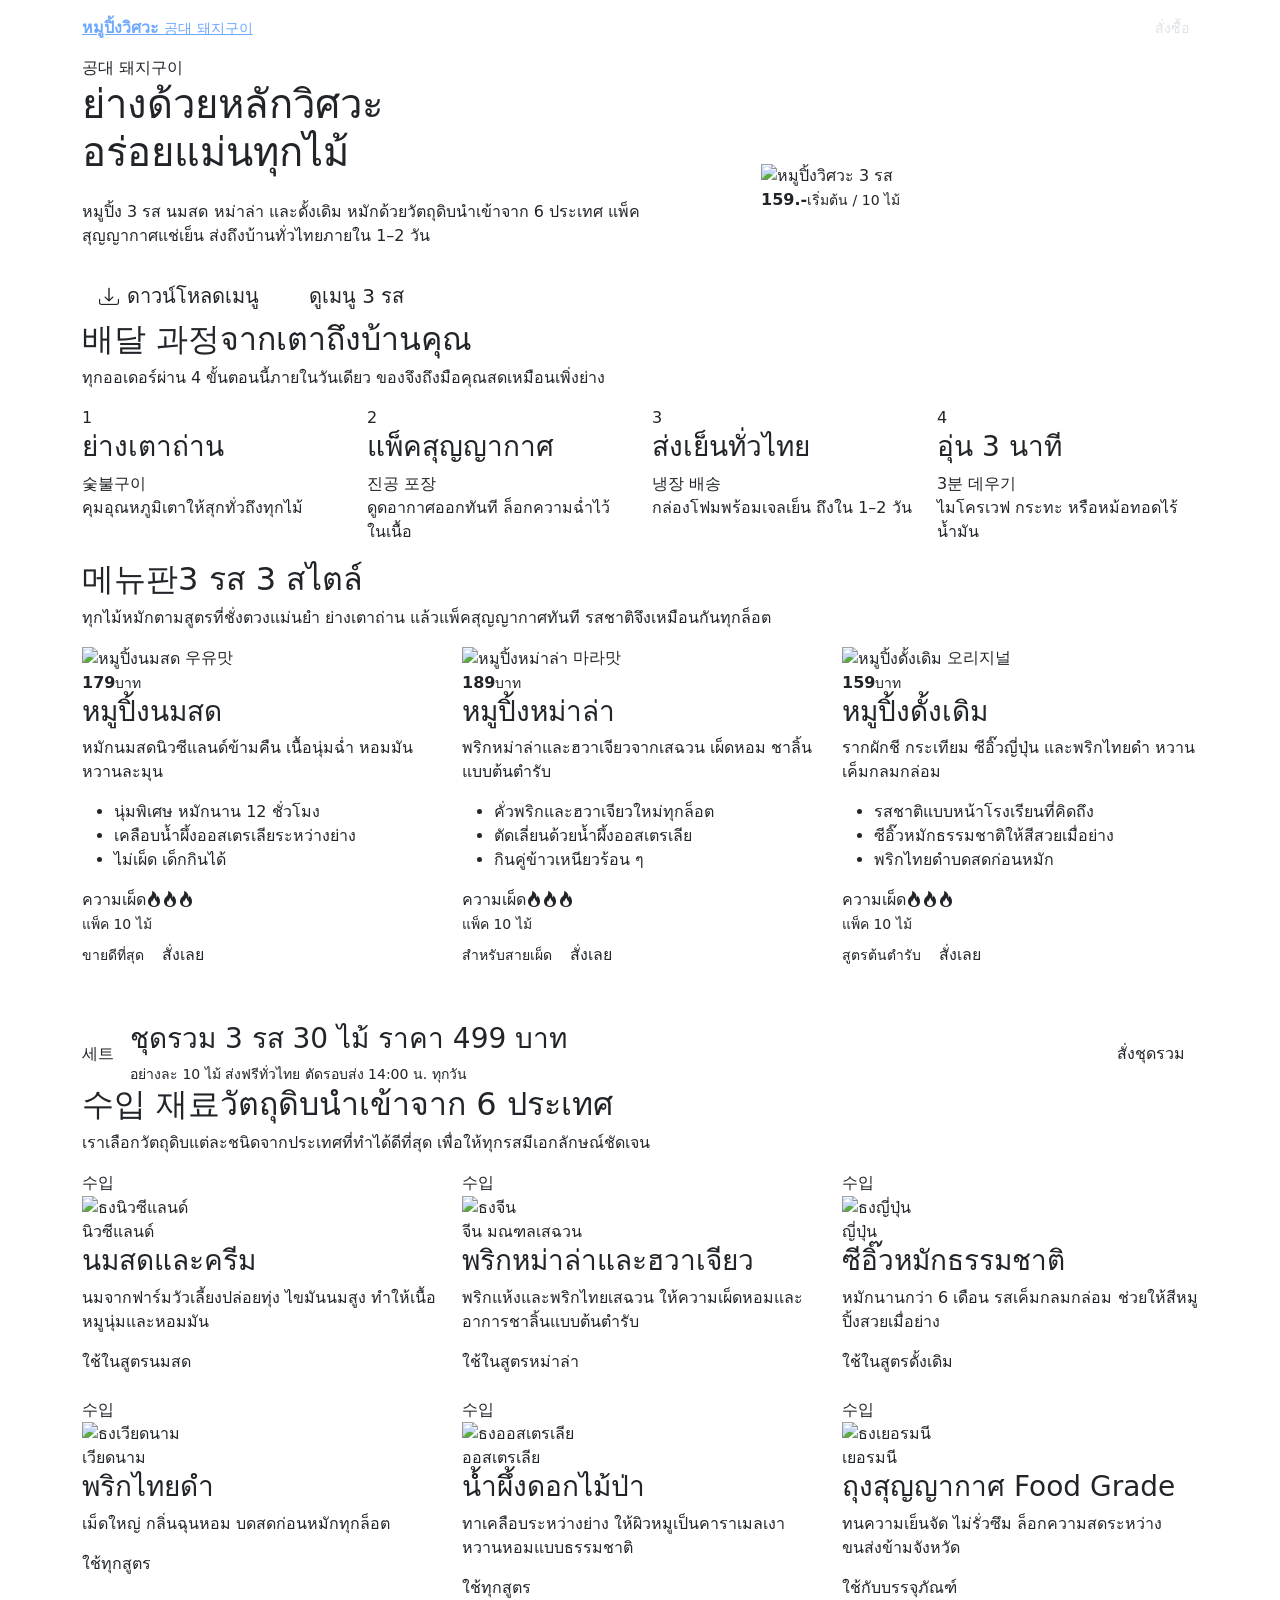
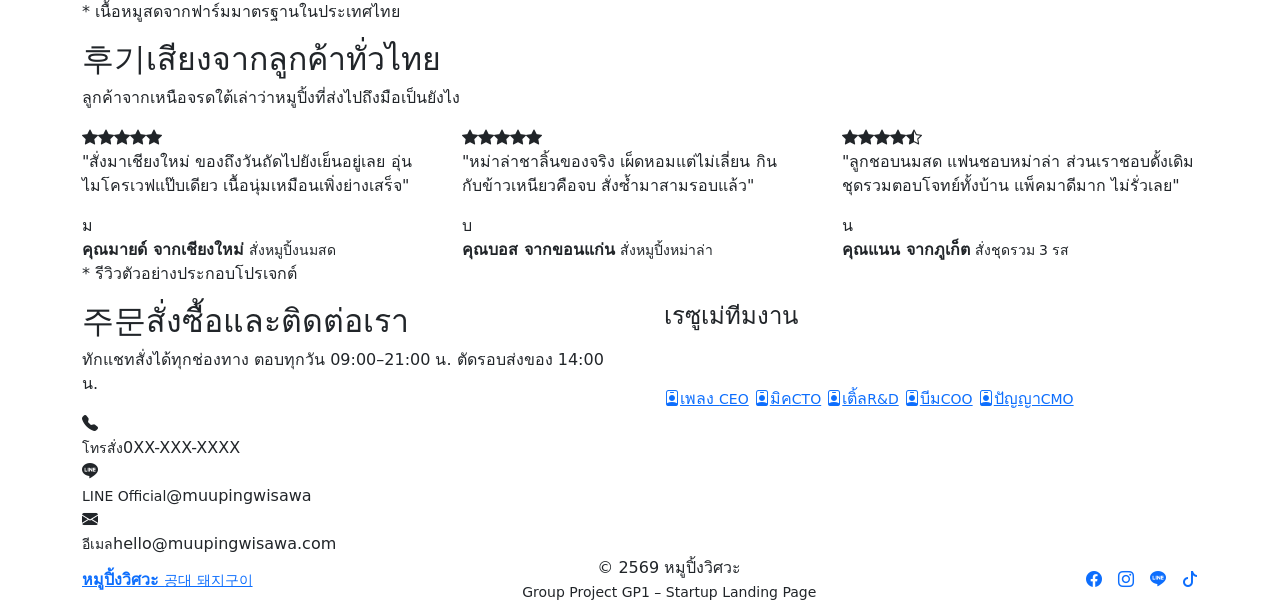
==== index.html @ 08e46b7c "Add files via upload" ====
<!doctype html>
<html lang="th">
<head>
  <meta charset="utf-8">
  <meta name="viewport" content="width=device-width, initial-scale=1">
  <title>หมูปิ้งวิศวะ | หมูปิ้งแพ็คสุญญากาศส่งทั่วไทย</title>
  <meta name="description" content="หมูปิ้ง 3 รส นมสด หม่าล่า และดั้งเดิม แพ็คสุญญากาศ ส่งเย็นทั่วไทย">
  <link rel="preconnect" href="https://fonts.googleapis.com">
  <link rel="preconnect" href="https://fonts.gstatic.com" crossorigin>
  <link href="https://fonts.googleapis.com/css2?family=Black+Han+Sans&family=IBM+Plex+Sans+Thai:wght@400;500;600&family=Kanit:wght@400;600;700;800&display=swap" rel="stylesheet">
  <link href="https://cdn.jsdelivr.net/npm/bootstrap@5.3.3/dist/css/bootstrap.min.css" rel="stylesheet">
  <link href="https://cdn.jsdelivr.net/npm/bootstrap-icons@1.11.3/font/bootstrap-icons.min.css" rel="stylesheet">
  <link href="css/style.css" rel="stylesheet">
</head>
<body data-bs-spy="scroll" data-bs-target="#mainNav" data-bs-root-margin="0px 0px -40%">

  <nav id="mainNav" class="navbar navbar-expand-lg sticky-top site-nav" data-bs-theme="dark">
    <div class="container">
      <a class="brand-plate" href="index.html">
        <strong>หมูปิ้งวิศวะ</strong>
        <small>공대 돼지구이</small>
      </a>
      <button class="navbar-toggler" type="button" data-bs-toggle="collapse" data-bs-target="#navMenu" aria-controls="navMenu" aria-expanded="false" aria-label="เปิดเมนู">
        <span class="navbar-toggler-icon"></span>
      </button>
      <div class="collapse navbar-collapse" id="navMenu">
        <ul class="navbar-nav ms-auto align-items-lg-center gap-lg-3">
          <li class="nav-item"><a class="nav-link" href="#home">หน้าแรก</a></li>
          <li class="nav-item"><a class="nav-link" href="#menu">เมนู</a></li>
          <li class="nav-item"><a class="nav-link" href="#sources">วัตถุดิบนำเข้า</a></li>
          <li class="nav-item"><a class="nav-link" href="#reviews">รีวิว</a></li>
          <li class="nav-item"><a class="nav-link" href="#contact">ติดต่อเรา</a></li>
          <li class="nav-item"><a class="nav-link" href="about.html">เกี่ยวกับเรา</a></li>
          <li class="nav-item my-3 my-lg-0"><a class="btn btn-chunky btn-red shadow-white btn-sm" href="#contact">สั่งซื้อ</a></li>
        </ul>
      </div>
    </div>
  </nav>

  <header id="home" class="storefront">
    <div class="awning" aria-hidden="true"></div>
    <div class="container">
      <div class="row align-items-center g-4 g-lg-5">
        <div class="col-lg-7">
          <div class="neon-sign mb-4">
            <span class="ko" lang="ko">공대 돼지구이</span>
            <h1>ย่างด้วยหลักวิศวะ<br>อร่อยแม่นทุกไม้</h1>
          </div>
          <p class="hero-lead mb-4">หมูปิ้ง 3 รส นมสด หม่าล่า และดั้งเดิม หมักด้วยวัตถุดิบนำเข้าจาก 6 ประเทศ แพ็คสุญญากาศแช่เย็น ส่งถึงบ้านทั่วไทยภายใน 1–2 วัน</p>
          <div class="d-flex flex-wrap gap-3">
            <a href="img/menu.svg" download="menu-muuping-wisawa.svg" class="btn btn-chunky btn-red shadow-white btn-lg"><i class="bi bi-download me-2"></i>ดาวน์โหลดเมนู</a>
            <a href="#menu" class="btn btn-chunky btn-paper shadow-red btn-lg">ดูเมนู 3 รส</a>
          </div>
        </div>
        <div class="col-lg-5">
          <div class="photo-frame">
            <img src="img/hero.svg" alt="หมูปิ้งวิศวะ 3 รส">
            <div class="burst-wrap">
              <div class="burst"><b>159.-</b><small>เริ่มต้น / 10 ไม้</small></div>
            </div>
          </div>
        </div>
      </div>
    </div>
  </header>

  <section id="how" class="sec sec-red">
    <div class="container">
      <h2 class="sign-title"><span class="ko" lang="ko">배달 과정</span>จากเตาถึงบ้านคุณ</h2>
      <p class="sec-lead">ทุกออเดอร์ผ่าน 4 ขั้นตอนนี้ภายในวันเดียว ของจึงถึงมือคุณสดเหมือนเพิ่งย่าง</p>
      <div class="row row-cols-1 row-cols-sm-2 row-cols-lg-4 g-4">
        <div class="col">
          <div class="step-tile">
            <div class="step-no">1</div>
            <h3>ย่างเตาถ่าน</h3>
            <span class="ko" lang="ko">숯불구이</span>
            <p>คุมอุณหภูมิเตาให้สุกทั่วถึงทุกไม้</p>
          </div>
        </div>
        <div class="col">
          <div class="step-tile">
            <div class="step-no">2</div>
            <h3>แพ็คสุญญากาศ</h3>
            <span class="ko" lang="ko">진공 포장</span>
            <p>ดูดอากาศออกทันที ล็อกความฉ่ำไว้ในเนื้อ</p>
          </div>
        </div>
        <div class="col">
          <div class="step-tile">
            <div class="step-no">3</div>
            <h3>ส่งเย็นทั่วไทย</h3>
            <span class="ko" lang="ko">냉장 배송</span>
            <p>กล่องโฟมพร้อมเจลเย็น ถึงใน 1–2 วัน</p>
          </div>
        </div>
        <div class="col">
          <div class="step-tile">
            <div class="step-no">4</div>
            <h3>อุ่น 3 นาที</h3>
            <span class="ko" lang="ko">3분 데우기</span>
            <p>ไมโครเวฟ กระทะ หรือหม้อทอดไร้น้ำมัน</p>
          </div>
        </div>
      </div>
    </div>
  </section>

  <section id="menu" class="sec sec-board">
    <div class="container">
      <h2 class="sign-title"><span class="ko" lang="ko">메뉴판</span>3 รส 3 สไตล์</h2>
      <p class="sec-lead">ทุกไม้หมักตามสูตรที่ชั่งตวงแม่นยำ ย่างเตาถ่าน แล้วแพ็คสุญญากาศทันที รสชาติจึงเหมือนกันทุกล็อต</p>
      <div class="row gx-4 gy-5">
        <div class="col-12 col-md-4">
          <article class="menu-card">
            <div class="shot">
              <img src="img/milk.svg" alt="หมูปิ้งนมสด">
              <span class="flavor-tag ko" lang="ko">우유맛</span>
              <div class="burst-wrap">
                <div class="burst"><b>179</b><small>บาท</small></div>
              </div>
            </div>
            <div class="body">
              <h3>หมูปิ้งนมสด</h3>
              <p class="desc">หมักนมสดนิวซีแลนด์ข้ามคืน เนื้อนุ่มฉ่ำ หอมมัน หวานละมุน</p>
              <ul class="ticks">
                <li>นุ่มพิเศษ หมักนาน 12 ชั่วโมง</li>
                <li>เคลือบน้ำผึ้งออสเตรเลียระหว่างย่าง</li>
                <li>ไม่เผ็ด เด็กกินได้</li>
              </ul>
              <div class="spice"><span>ความเผ็ด</span><i class="bi bi-fire off"></i><i class="bi bi-fire off"></i><i class="bi bi-fire off"></i></div>
            </div>
            <div class="foot">
              <small>แพ็ค 10 ไม้<br>ขายดีที่สุด</small>
              <a href="#contact" class="btn btn-chunky btn-red">สั่งเลย</a>
            </div>
          </article>
        </div>
        <div class="col-12 col-md-4">
          <article class="menu-card">
            <div class="shot">
              <img src="img/mala.svg" alt="หมูปิ้งหม่าล่า">
              <span class="flavor-tag ko" lang="ko">마라맛</span>
              <div class="burst-wrap">
                <div class="burst"><b>189</b><small>บาท</small></div>
              </div>
            </div>
            <div class="body">
              <h3>หมูปิ้งหม่าล่า</h3>
              <p class="desc">พริกหม่าล่าและฮวาเจียวจากเสฉวน เผ็ดหอม ชาลิ้นแบบต้นตำรับ</p>
              <ul class="ticks">
                <li>คั่วพริกและฮวาเจียวใหม่ทุกล็อต</li>
                <li>ตัดเลี่ยนด้วยน้ำผึ้งออสเตรเลีย</li>
                <li>กินคู่ข้าวเหนียวร้อน ๆ</li>
              </ul>
              <div class="spice"><span>ความเผ็ด</span><i class="bi bi-fire"></i><i class="bi bi-fire"></i><i class="bi bi-fire"></i></div>
            </div>
            <div class="foot">
              <small>แพ็ค 10 ไม้<br>สำหรับสายเผ็ด</small>
              <a href="#contact" class="btn btn-chunky btn-red">สั่งเลย</a>
            </div>
          </article>
        </div>
        <div class="col-12 col-md-4">
          <article class="menu-card">
            <div class="shot">
              <img src="img/original.svg" alt="หมูปิ้งดั้งเดิม">
              <span class="flavor-tag ko" lang="ko">오리지널</span>
              <div class="burst-wrap">
                <div class="burst"><b>159</b><small>บาท</small></div>
              </div>
            </div>
            <div class="body">
              <h3>หมูปิ้งดั้งเดิม</h3>
              <p class="desc">รากผักชี กระเทียม ซีอิ๊วญี่ปุ่น และพริกไทยดำ หวานเค็มกลมกล่อม</p>
              <ul class="ticks">
                <li>รสชาติแบบหน้าโรงเรียนที่คิดถึง</li>
                <li>ซีอิ๊วหมักธรรมชาติให้สีสวยเมื่อย่าง</li>
                <li>พริกไทยดำบดสดก่อนหมัก</li>
              </ul>
              <div class="spice"><span>ความเผ็ด</span><i class="bi bi-fire"></i><i class="bi bi-fire off"></i><i class="bi bi-fire off"></i></div>
            </div>
            <div class="foot">
              <small>แพ็ค 10 ไม้<br>สูตรต้นตำรับ</small>
              <a href="#contact" class="btn btn-chunky btn-red">สั่งเลย</a>
            </div>
          </article>
        </div>
      </div>
      <div class="coupon mt-5 d-flex flex-column flex-md-row align-items-md-center justify-content-between gap-3">
        <div class="d-flex align-items-center gap-3">
          <span class="ko" lang="ko">세트</span>
          <div>
            <h3>ชุดรวม 3 รส 30 ไม้ ราคา 499 บาท</h3>
            <p class="mb-0 small">อย่างละ 10 ไม้ ส่งฟรีทั่วไทย ตัดรอบส่ง 14:00 น. ทุกวัน</p>
          </div>
        </div>
        <a href="#contact" class="btn btn-chunky btn-paper shadow-red">สั่งชุดรวม</a>
      </div>
    </div>
  </section>

  <section id="sources" class="sec sec-dark">
    <div class="container">
      <h2 class="sign-title"><span class="ko" lang="ko">수입 재료</span>วัตถุดิบนำเข้าจาก 6 ประเทศ</h2>
      <p class="sec-lead">เราเลือกวัตถุดิบแต่ละชนิดจากประเทศที่ทำได้ดีที่สุด เพื่อให้ทุกรสมีเอกลักษณ์ชัดเจน</p>
      <div class="row g-4">
        <div class="col-sm-6 col-lg-4">
          <div class="label-card">
            <span class="stamp ko" lang="ko">수입</span>
            <div class="label-head">
              <img src="https://flagcdn.com/w160/nz.png" class="flag" alt="ธงนิวซีแลนด์">
              <div>
                <span class="origin">นิวซีแลนด์</span>
                <h3>นมสดและครีม</h3>
              </div>
            </div>
            <p>นมจากฟาร์มวัวเลี้ยงปล่อยทุ่ง ไขมันนมสูง ทำให้เนื้อหมูนุ่มและหอมมัน</p>
            <span class="used-in">ใช้ในสูตรนมสด</span>
          </div>
        </div>
        <div class="col-sm-6 col-lg-4">
          <div class="label-card">
            <span class="stamp ko" lang="ko">수입</span>
            <div class="label-head">
              <img src="https://flagcdn.com/w160/cn.png" class="flag" alt="ธงจีน">
              <div>
                <span class="origin">จีน มณฑลเสฉวน</span>
                <h3>พริกหม่าล่าและฮวาเจียว</h3>
              </div>
            </div>
            <p>พริกแห้งและพริกไทยเสฉวน ให้ความเผ็ดหอมและอาการชาลิ้นแบบต้นตำรับ</p>
            <span class="used-in">ใช้ในสูตรหม่าล่า</span>
          </div>
        </div>
        <div class="col-sm-6 col-lg-4">
          <div class="label-card">
            <span class="stamp ko" lang="ko">수입</span>
            <div class="label-head">
              <img src="https://flagcdn.com/w160/jp.png" class="flag" alt="ธงญี่ปุ่น">
              <div>
                <span class="origin">ญี่ปุ่น</span>
                <h3>ซีอิ๊วหมักธรรมชาติ</h3>
              </div>
            </div>
            <p>หมักนานกว่า 6 เดือน รสเค็มกลมกล่อม ช่วยให้สีหมูปิ้งสวยเมื่อย่าง</p>
            <span class="used-in">ใช้ในสูตรดั้งเดิม</span>
          </div>
        </div>
        <div class="col-sm-6 col-lg-4">
          <div class="label-card">
            <span class="stamp ko" lang="ko">수입</span>
            <div class="label-head">
              <img src="https://flagcdn.com/w160/vn.png" class="flag" alt="ธงเวียดนาม">
              <div>
                <span class="origin">เวียดนาม</span>
                <h3>พริกไทยดำ</h3>
              </div>
            </div>
            <p>เม็ดใหญ่ กลิ่นฉุนหอม บดสดก่อนหมักทุกล็อต</p>
            <span class="used-in">ใช้ทุกสูตร</span>
          </div>
        </div>
        <div class="col-sm-6 col-lg-4">
          <div class="label-card">
            <span class="stamp ko" lang="ko">수입</span>
            <div class="label-head">
              <img src="https://flagcdn.com/w160/au.png" class="flag" alt="ธงออสเตรเลีย">
              <div>
                <span class="origin">ออสเตรเลีย</span>
                <h3>น้ำผึ้งดอกไม้ป่า</h3>
              </div>
            </div>
            <p>ทาเคลือบระหว่างย่าง ให้ผิวหมูเป็นคาราเมลเงา หวานหอมแบบธรรมชาติ</p>
            <span class="used-in">ใช้ทุกสูตร</span>
          </div>
        </div>
        <div class="col-sm-6 col-lg-4">
          <div class="label-card">
            <span class="stamp ko" lang="ko">수입</span>
            <div class="label-head">
              <img src="https://flagcdn.com/w160/de.png" class="flag" alt="ธงเยอรมนี">
              <div>
                <span class="origin">เยอรมนี</span>
                <h3>ถุงสุญญากาศ Food Grade</h3>
              </div>
            </div>
            <p>ทนความเย็นจัด ไม่รั่วซึม ล็อกความสดระหว่างขนส่งข้ามจังหวัด</p>
            <span class="used-in">ใช้กับบรรจุภัณฑ์</span>
          </div>
        </div>
      </div>
      <p class="foot-note">* เนื้อหมูสดจากฟาร์มมาตรฐานในประเทศไทย</p>
    </div>
  </section>

  <section id="reviews" class="sec sec-red">
    <div class="container">
      <h2 class="sign-title"><span class="ko" lang="ko">후기</span>เสียงจากลูกค้าทั่วไทย</h2>
      <p class="sec-lead">ลูกค้าจากเหนือจรดใต้เล่าว่าหมูปิ้งที่ส่งไปถึงมือเป็นยังไง</p>
      <div class="row g-4">
        <div class="col-md-4">
          <div class="review">
            <div class="bubble">
              <div class="stars"><i class="bi bi-star-fill"></i><i class="bi bi-star-fill"></i><i class="bi bi-star-fill"></i><i class="bi bi-star-fill"></i><i class="bi bi-star-fill"></i></div>
              <p>"สั่งมาเชียงใหม่ ของถึงวันถัดไปยังเย็นอยู่เลย อุ่นไมโครเวฟแป๊บเดียว เนื้อนุ่มเหมือนเพิ่งย่างเสร็จ"</p>
            </div>
            <div class="who">
              <div class="avatar">ม</div>
              <div>
                <strong>คุณมายด์ จากเชียงใหม่</strong>
                <small>สั่งหมูปิ้งนมสด</small>
              </div>
            </div>
          </div>
        </div>
        <div class="col-md-4">
          <div class="review">
            <div class="bubble">
              <div class="stars"><i class="bi bi-star-fill"></i><i class="bi bi-star-fill"></i><i class="bi bi-star-fill"></i><i class="bi bi-star-fill"></i><i class="bi bi-star-fill"></i></div>
              <p>"หม่าล่าชาลิ้นของจริง เผ็ดหอมแต่ไม่เลี่ยน กินกับข้าวเหนียวคือจบ สั่งซ้ำมาสามรอบแล้ว"</p>
            </div>
            <div class="who">
              <div class="avatar">บ</div>
              <div>
                <strong>คุณบอส จากขอนแก่น</strong>
                <small>สั่งหมูปิ้งหม่าล่า</small>
              </div>
            </div>
          </div>
        </div>
        <div class="col-md-4">
          <div class="review">
            <div class="bubble">
              <div class="stars"><i class="bi bi-star-fill"></i><i class="bi bi-star-fill"></i><i class="bi bi-star-fill"></i><i class="bi bi-star-fill"></i><i class="bi bi-star-half"></i></div>
              <p>"ลูกชอบนมสด แฟนชอบหม่าล่า ส่วนเราชอบดั้งเดิม ชุดรวมตอบโจทย์ทั้งบ้าน แพ็คมาดีมาก ไม่รั่วเลย"</p>
            </div>
            <div class="who">
              <div class="avatar">น</div>
              <div>
                <strong>คุณแนน จากภูเก็ต</strong>
                <small>สั่งชุดรวม 3 รส</small>
              </div>
            </div>
          </div>
        </div>
      </div>
      
      <p class="foot-note">* รีวิวตัวอย่างประกอบโปรเจกต์</p>
    </div>
  </section>

  <section id="contact" class="sec sec-dark">
    <div class="container">
      <div class="row g-4 g-lg-5 align-items-start">
        <div class="col-lg-6">
          <h2 class="sign-title"><span class="ko" lang="ko">주문</span>สั่งซื้อและติดต่อเรา</h2>
          <p class="sec-lead mb-3">ทักแชทสั่งได้ทุกช่องทาง ตอบทุกวัน 09:00–21:00 น. ตัดรอบส่งของ 14:00 น.</p>
          <div class="contact-row"><i class="bi bi-telephone-fill"></i><div><small>โทรสั่ง</small>0XX-XXX-XXXX</div></div>
          <div class="contact-row"><i class="bi bi-line"></i><div><small>LINE Official</small>@muupingwisawa</div></div>
          <div class="contact-row"><i class="bi bi-envelope-fill"></i><div><small>อีเมล</small>hello@muupingwisawa.com</div></div>
        </div>
        <div class="col-lg-6">
          <h3 class="h4 mb-2">เรซูเม่ทีมงาน</h3>
          <p class="text-white-50 mb-4">กดที่ชื่อเพื่อเปิดเรซูเม่ของสมาชิกแต่ละคน</p>
          <div class="social-grid">
            <a href="https://sadisthongnet.github.io/Resume/" class="social-btn" target="_blank" rel="noopener"><i class="bi bi-person-badge"></i>เพลง <small>CEO</small></a>
            <a href="https://thanapatplubsakul.github.io/Resume/" class="social-btn" target="_blank" rel="noopener"><i class="bi bi-person-badge"></i>มิค<small>CTO</small></a>
            <a href="https://bthongchai.github.io/Resume/" class="social-btn" target="_blank" rel="noopener"><i class="bi bi-person-badge"></i>เติ้ล<small>R&amp;D</small></a>
            <a href="https://beamphatthaphon.github.io/resume/" class="social-btn" target="_blank" rel="noopener"><i class="bi bi-person-badge"></i>บีม<small>COO</small></a>
            <a href="https://bank220549-alt.github.io/resume/" class="social-btn" target="_blank" rel="noopener"><i class="bi bi-person-badge"></i>ปัญญา<small>CMO</small></a>
          </div>
        </div>
      </div>
    </div>
  </section>

  <footer class="site-foot">
    <div class="container d-flex flex-column flex-md-row justify-content-between align-items-center gap-3 text-center">
      <a class="brand-plate" href="index.html">
        <strong>หมูปิ้งวิศวะ</strong>
        <small>공대 돼지구이</small>
      </a>
      <div>
        <div>© 2569 หมูปิ้งวิศวะ</div>
        <small>Group Project GP1 – Startup Landing Page</small>
      </div>
      <div class="foot-social d-flex gap-3">
        <a href="#" aria-label="Facebook"><i class="bi bi-facebook"></i></a>
        <a href="#" aria-label="Instagram"><i class="bi bi-instagram"></i></a>
        <a href="#" aria-label="LINE"><i class="bi bi-line"></i></a>
        <a href="#" aria-label="TikTok"><i class="bi bi-tiktok"></i></a>
      </div>
    </div>
  </footer>

  <script src="https://cdn.jsdelivr.net/npm/bootstrap@5.3.3/dist/js/bootstrap.bundle.min.js"></script>
  <script>
    document.querySelectorAll('#navMenu .nav-link, #navMenu .btn').forEach(function (link) {
      link.addEventListener('click', function () {
        var menu = bootstrap.Collapse.getInstance(document.getElementById('navMenu'));
        if (menu) menu.hide();
      });
    });
  </script>
</body>
</html>
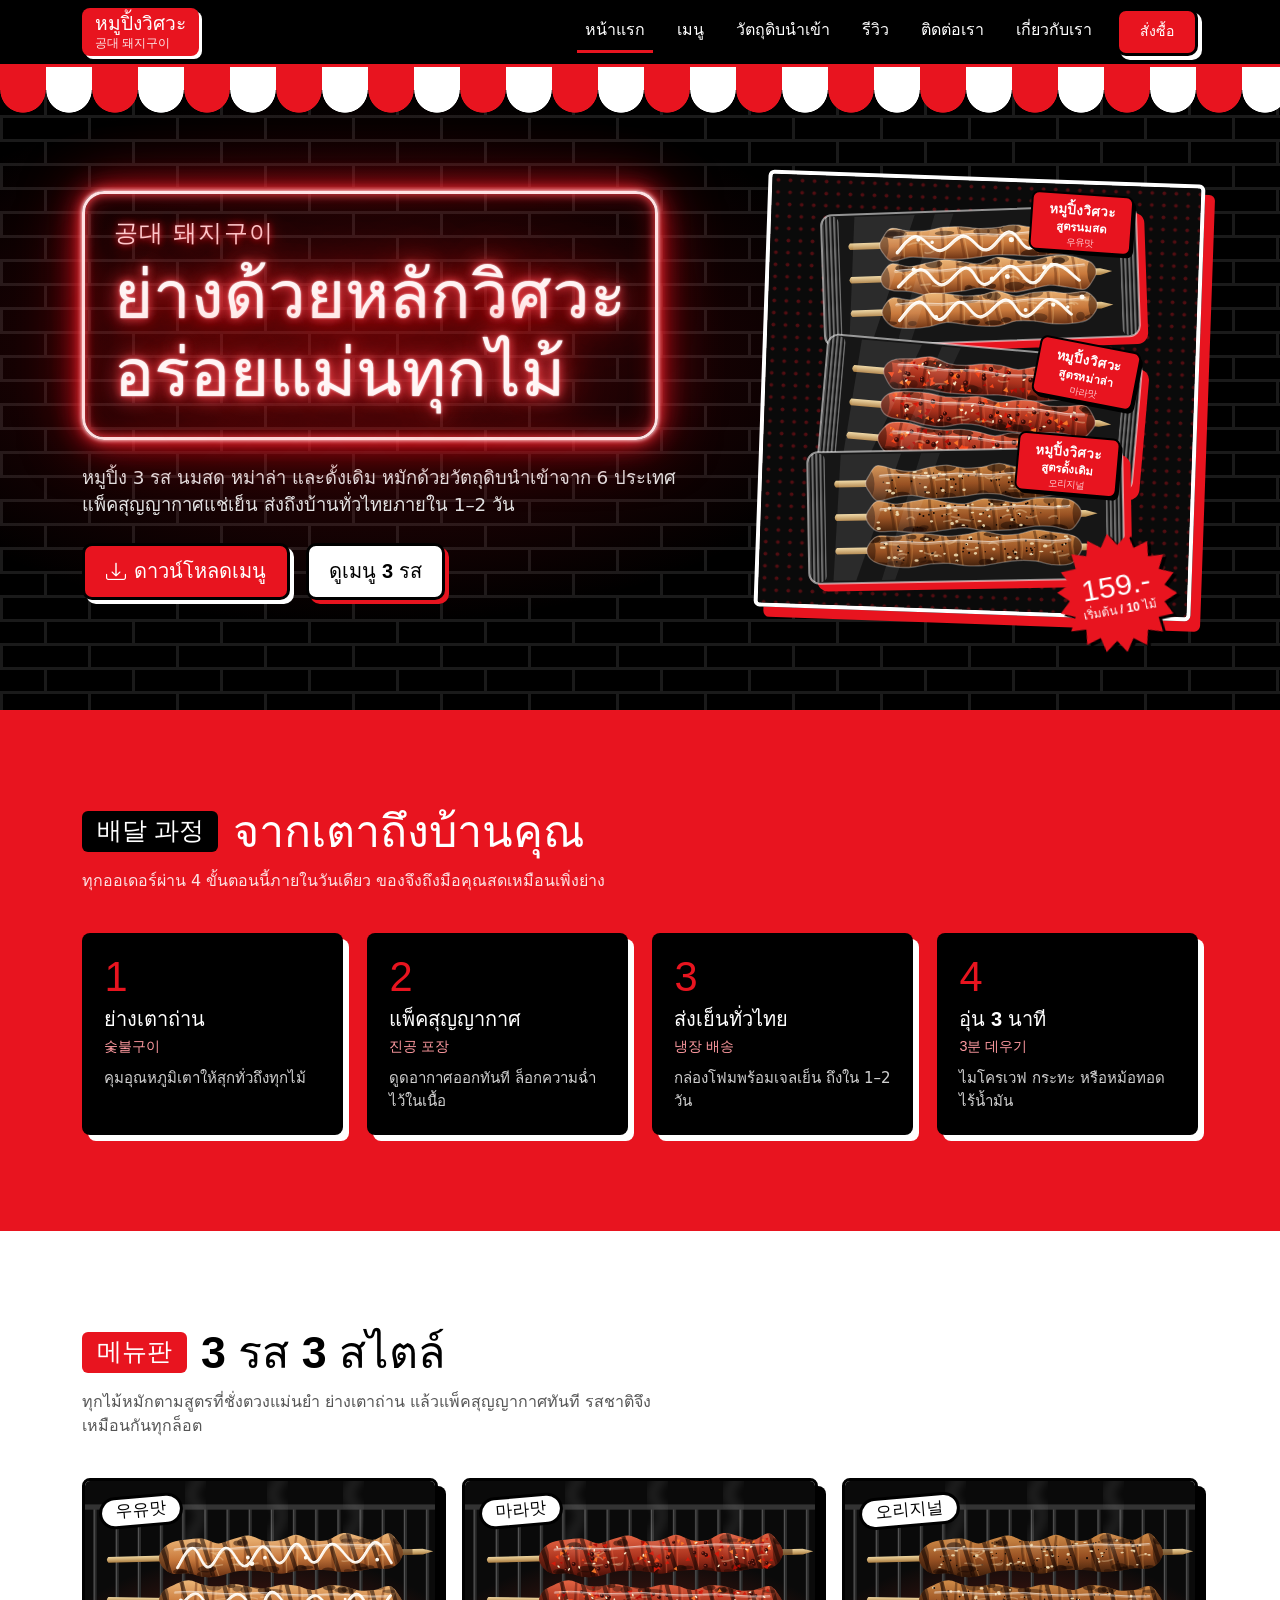
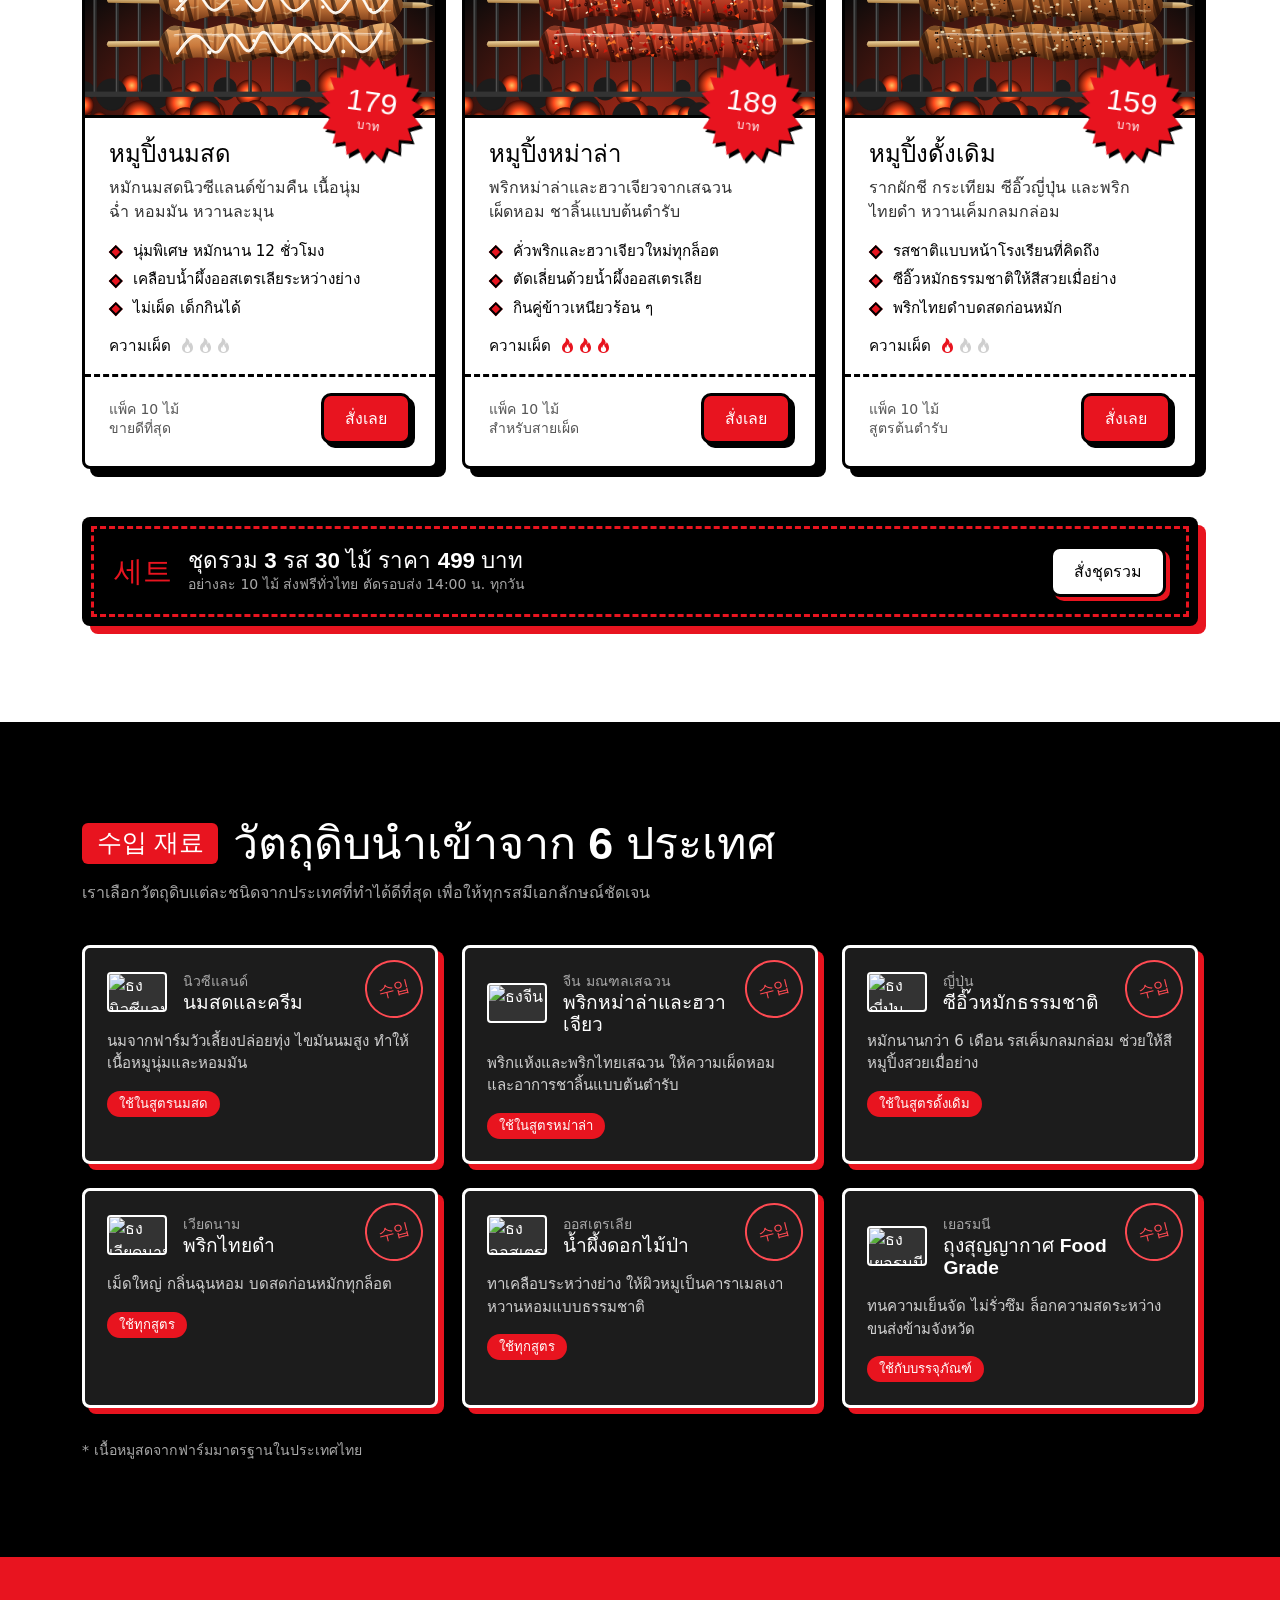
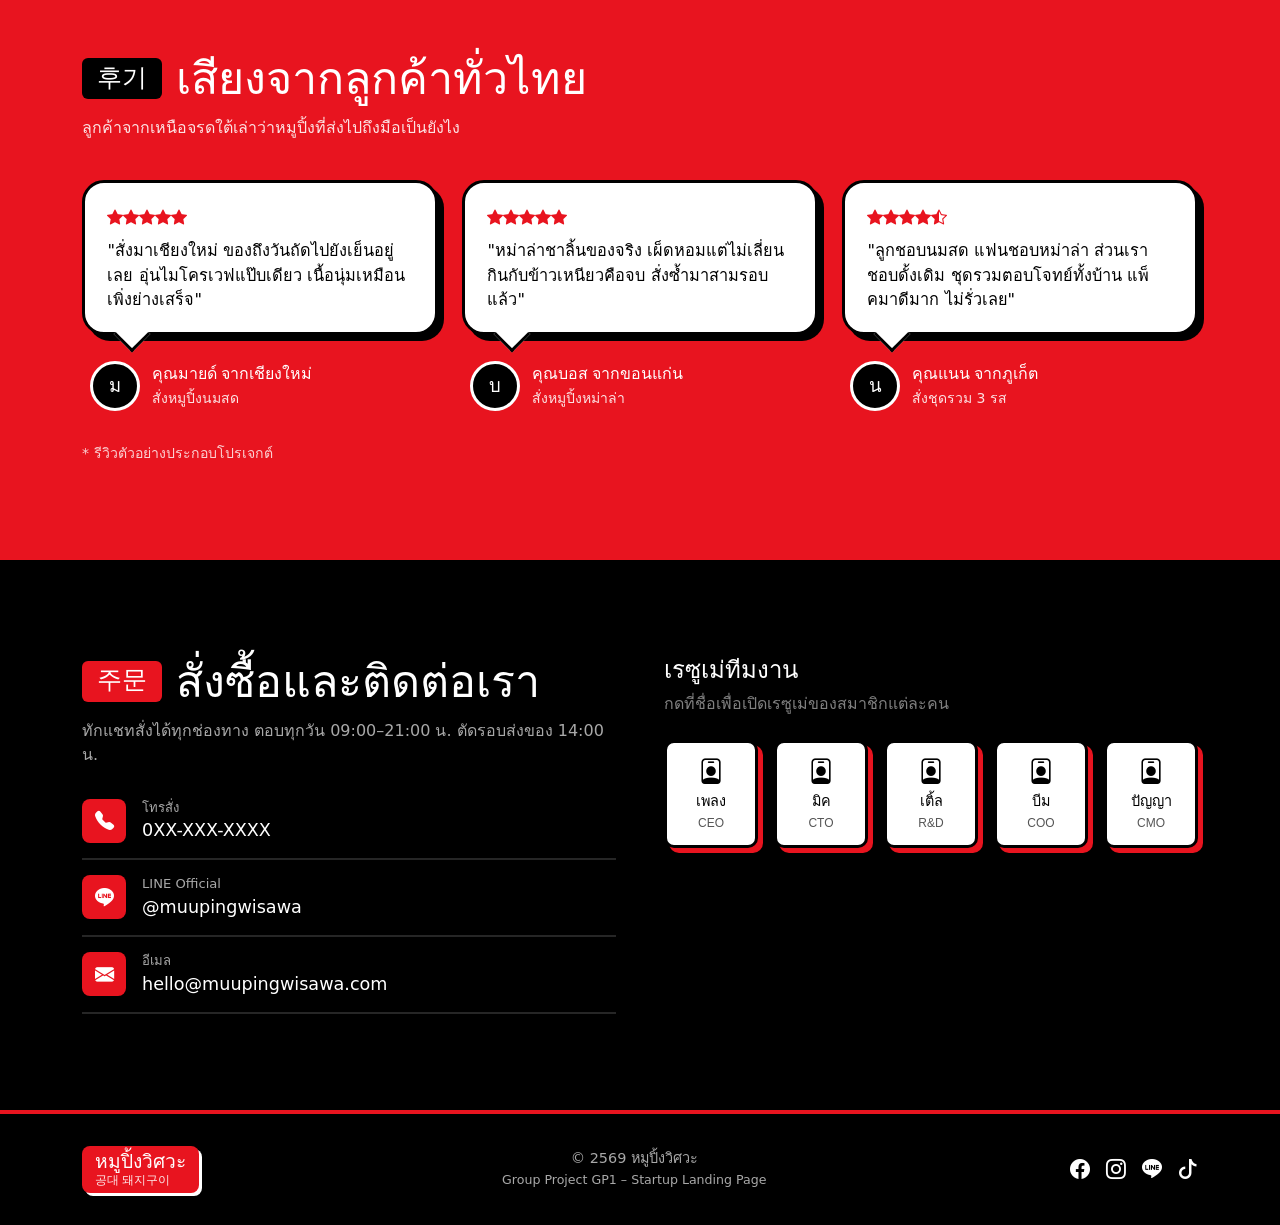
==== commit c7f4dc03: "Add files via upload" ====
--- a/index.html
+++ b/index.html
@@ -10,7 +10,7 @@
   <link href="https://fonts.googleapis.com/css2?family=Black+Han+Sans&family=IBM+Plex+Sans+Thai:wght@400;500;600&family=Kanit:wght@400;600;700;800&display=swap" rel="stylesheet">
   <link href="https://cdn.jsdelivr.net/npm/bootstrap@5.3.3/dist/css/bootstrap.min.css" rel="stylesheet">
   <link href="https://cdn.jsdelivr.net/npm/bootstrap-icons@1.11.3/font/bootstrap-icons.min.css" rel="stylesheet">
-  <link href="css/style.css" rel="stylesheet">
+  <link href="style.css" rel="stylesheet">
 </head>
 <body data-bs-spy="scroll" data-bs-target="#mainNav" data-bs-root-margin="0px 0px -40%">
 
@@ -48,13 +48,13 @@
           </div>
           <p class="hero-lead mb-4">หมูปิ้ง 3 รส นมสด หม่าล่า และดั้งเดิม หมักด้วยวัตถุดิบนำเข้าจาก 6 ประเทศ แพ็คสุญญากาศแช่เย็น ส่งถึงบ้านทั่วไทยภายใน 1–2 วัน</p>
           <div class="d-flex flex-wrap gap-3">
-            <a href="img/menu.svg" download="menu-muuping-wisawa.svg" class="btn btn-chunky btn-red shadow-white btn-lg"><i class="bi bi-download me-2"></i>ดาวน์โหลดเมนู</a>
+            <a href="menu.svg" download="menu-muuping-wisawa.svg" class="btn btn-chunky btn-red shadow-white btn-lg"><i class="bi bi-download me-2"></i>ดาวน์โหลดเมนู</a>
             <a href="#menu" class="btn btn-chunky btn-paper shadow-red btn-lg">ดูเมนู 3 รส</a>
           </div>
         </div>
         <div class="col-lg-5">
           <div class="photo-frame">
-            <img src="img/hero.svg" alt="หมูปิ้งวิศวะ 3 รส">
+            <img src="hero.svg" alt="หมูปิ้งวิศวะ 3 รส">
             <div class="burst-wrap">
               <div class="burst"><b>159.-</b><small>เริ่มต้น / 10 ไม้</small></div>
             </div>
@@ -113,7 +113,7 @@
         <div class="col-12 col-md-4">
           <article class="menu-card">
             <div class="shot">
-              <img src="img/milk.svg" alt="หมูปิ้งนมสด">
+              <img src="milk.svg" alt="หมูปิ้งนมสด">
               <span class="flavor-tag ko" lang="ko">우유맛</span>
               <div class="burst-wrap">
                 <div class="burst"><b>179</b><small>บาท</small></div>
@@ -138,7 +138,7 @@
         <div class="col-12 col-md-4">
           <article class="menu-card">
             <div class="shot">
-              <img src="img/mala.svg" alt="หมูปิ้งหม่าล่า">
+              <img src="mala.svg" alt="หมูปิ้งหม่าล่า">
               <span class="flavor-tag ko" lang="ko">마라맛</span>
               <div class="burst-wrap">
                 <div class="burst"><b>189</b><small>บาท</small></div>
@@ -163,7 +163,7 @@
         <div class="col-12 col-md-4">
           <article class="menu-card">
             <div class="shot">
-              <img src="img/original.svg" alt="หมูปิ้งดั้งเดิม">
+              <img src="original.svg" alt="หมูปิ้งดั้งเดิม">
               <span class="flavor-tag ko" lang="ko">오리지널</span>
               <div class="burst-wrap">
                 <div class="burst"><b>159</b><small>บาท</small></div>
--- a/style.css
+++ b/style.css
@@ -0,0 +1,923 @@
+:root {
+  --red: #e8141f;
+  --red-deep: #b30a13;
+  --neon: #ff4a52;
+  --panel: #1c1c1c;
+  --mute-dark: #a8a8a8;
+  --mute-light: #555;
+  --display: "Black Han Sans", "Kanit", sans-serif;
+  --thai: "Kanit", sans-serif;
+  --body: "IBM Plex Sans Thai", system-ui, sans-serif;
+  --burst: polygon(50% 0%, 56.9% 10.6%, 67.1% 3%, 70% 15.4%, 82.1% 11.7%, 80.6% 24.3%, 93.3% 25%, 87.6% 36.3%, 99.2% 41.3%, 90% 50%, 99.2% 58.7%, 87.6% 63.7%, 93.3% 75%, 80.6% 75.7%, 82.1% 88.3%, 70% 84.6%, 67.1% 97%, 56.9% 89.4%, 50% 100%, 43.1% 89.4%, 32.9% 97%, 30% 84.6%, 17.9% 88.3%, 19.4% 75.7%, 6.7% 75%, 12.4% 63.7%, 0.8% 58.7%, 10% 50%, 0.8% 41.3%, 12.4% 36.3%, 6.7% 25%, 19.4% 24.3%, 17.9% 11.7%, 30% 15.4%, 32.9% 3%, 43.1% 10.6%);
+  --bricks: url("data:image/svg+xml,%3Csvg xmlns='http://www.w3.org/2000/svg' width='88' height='48'%3E%3Cg fill='none' stroke='%231a1a1a' stroke-width='3'%3E%3Cpath d='M0 1.5h88M0 25.5h88M1.5 1.5v24M45.5 25.5v24'/%3E%3C/g%3E%3C/svg%3E");
+}
+
+html {
+  scroll-behavior: smooth;
+  scroll-padding-top: 84px;
+}
+
+body {
+  font-family: var(--body);
+  background: #000;
+  color: #fff;
+  font-synthesis: none;
+}
+
+h1, h2, h3, h4, h5, h6 {
+  font-family: var(--thai);
+  font-weight: 800;
+  line-height: 1.15;
+}
+
+.ko {
+  font-family: var(--display);
+  font-weight: 400;
+}
+
+:focus-visible {
+  outline: 3px solid var(--neon);
+  outline-offset: 3px;
+}
+
+section,
+.storefront {
+  overflow-x: clip;
+}
+
+.site-nav {
+  background: #000;
+  border-bottom: 3px solid var(--red);
+}
+
+.brand-plate {
+  display: inline-flex;
+  flex-direction: column;
+  align-items: flex-start;
+  background: var(--red);
+  color: #fff;
+  border-radius: 8px;
+  padding: .3rem .8rem .4rem;
+  line-height: 1.1;
+  text-decoration: none;
+  box-shadow: 3px 3px 0 #fff;
+}
+
+.brand-plate:hover {
+  color: #fff;
+}
+
+.brand-plate strong {
+  font-family: var(--thai);
+  font-weight: 800;
+  font-size: 1.2rem;
+}
+
+.brand-plate small {
+  font-family: var(--display);
+  font-size: .72rem;
+  opacity: .9;
+  margin-top: .15rem;
+}
+
+.site-nav .nav-link {
+  font-family: var(--thai);
+  font-weight: 600;
+  color: #fff;
+  border-bottom: 3px solid transparent;
+}
+
+.site-nav .nav-link:hover {
+  color: var(--neon);
+}
+
+.site-nav .nav-link.active {
+  color: #fff;
+  border-bottom-color: var(--red);
+}
+
+.btn-chunky {
+  --bs-btn-padding-x: 1.3rem;
+  --bs-btn-padding-y: .65rem;
+  --bs-btn-font-family: var(--thai);
+  --bs-btn-font-weight: 700;
+  --bs-btn-border-width: 3px;
+  --bs-btn-border-color: #000;
+  --bs-btn-hover-border-color: #000;
+  --bs-btn-active-border-color: #000;
+  --bs-btn-border-radius: 10px;
+  box-shadow: 4px 4px 0 var(--shadow, #000);
+  transition: transform .08s ease, box-shadow .08s ease;
+}
+
+.btn-chunky:hover {
+  transform: translate(-2px, -2px);
+  box-shadow: 6px 6px 0 var(--shadow, #000);
+}
+
+.btn-chunky:active {
+  transform: translate(4px, 4px);
+  box-shadow: 0 0 0 var(--shadow, #000);
+}
+
+.btn-red {
+  --bs-btn-color: #fff;
+  --bs-btn-bg: var(--red);
+  --bs-btn-hover-color: #fff;
+  --bs-btn-hover-bg: var(--red);
+  --bs-btn-active-color: #fff;
+  --bs-btn-active-bg: var(--red-deep);
+}
+
+.btn-paper {
+  --bs-btn-color: #000;
+  --bs-btn-bg: #fff;
+  --bs-btn-hover-color: #000;
+  --bs-btn-hover-bg: #fff;
+  --bs-btn-active-color: #000;
+  --bs-btn-active-bg: #eee;
+}
+
+.shadow-white {
+  --shadow: #fff;
+}
+
+.shadow-red {
+  --shadow: var(--red);
+}
+
+.storefront {
+  background-color: #000;
+  background-image: radial-gradient(ellipse 60% 60% at 28% 45%, rgba(232, 20, 31, .26), transparent 70%), var(--bricks);
+  padding-bottom: 96px;
+}
+
+.awning {
+  height: 46px;
+  background: repeating-linear-gradient(90deg, var(--red) 0 46px, #fff 46px 92px);
+  -webkit-mask: radial-gradient(23px at 23px 23px, #000 97%, transparent) 0 0 / 46px 46px repeat-x, linear-gradient(#000 0 0) 0 0 / 100% 23px no-repeat;
+  mask: radial-gradient(23px at 23px 23px, #000 97%, transparent) 0 0 / 46px 46px repeat-x, linear-gradient(#000 0 0) 0 0 / 100% 23px no-repeat;
+  margin-bottom: 64px;
+}
+
+.neon-sign {
+  display: inline-block;
+  padding: 1.3rem 1.8rem 1.6rem;
+  border: 3px solid #ffe3e5;
+  border-radius: 22px;
+  box-shadow: 0 0 4px #fff, 0 0 12px var(--neon), 0 0 28px var(--red), 0 0 60px rgba(232, 20, 31, .55), inset 0 0 10px var(--neon), inset 0 0 26px rgba(232, 20, 31, .45);
+  animation: neon-on 1.8s ease-out 1 both;
+}
+
+.neon-sign .ko {
+  display: block;
+  color: #ffd0d3;
+  font-size: clamp(1.1rem, 2.4vw, 1.5rem);
+  letter-spacing: .06em;
+  text-shadow: 0 0 6px var(--neon), 0 0 16px var(--red);
+  margin-bottom: .35rem;
+}
+
+.neon-sign h1 {
+  font-weight: 600;
+  font-size: clamp(2.2rem, 5.6vw, 4.2rem);
+  color: #fff5f5;
+  text-shadow: 0 0 2px #fff, 0 0 8px var(--neon), 0 0 20px var(--neon), 0 0 42px var(--red), 0 0 80px var(--red);
+  margin: 0;
+  line-height: 1.15;
+}
+
+.neon-sm h1 {
+  font-size: clamp(2rem, 4.6vw, 3.4rem);
+}
+
+@keyframes neon-on {
+  0% { opacity: .08; }
+  8% { opacity: 1; }
+  11% { opacity: .25; }
+  17% { opacity: 1; }
+  21% { opacity: .5; }
+  27%, 100% { opacity: 1; }
+}
+
+.hero-lead {
+  max-width: 34em;
+  color: #e4e4e4;
+  font-size: 1.15rem;
+}
+
+.photo-frame {
+  position: relative;
+  border: 4px solid #fff;
+  border-radius: 6px;
+  box-shadow: 10px 10px 0 var(--red);
+  transform: rotate(2deg);
+}
+
+.photo-frame img {
+  display: block;
+  width: 100%;
+  height: auto;
+}
+
+.photo-frame.on-board {
+  border-color: #000;
+  transform: rotate(-1.5deg);
+}
+
+.burst-wrap {
+  position: absolute;
+  filter: drop-shadow(3px 3px 0 #000);
+}
+
+.burst {
+  width: 104px;
+  height: 104px;
+  display: grid;
+  place-content: center;
+  text-align: center;
+  background: var(--red);
+  color: #fff;
+  clip-path: var(--burst);
+  line-height: 1;
+}
+
+.burst b {
+  font-family: var(--display);
+  font-weight: 400;
+  font-size: 1.9rem;
+}
+
+.burst small {
+  font-family: var(--thai);
+  font-weight: 600;
+  font-size: .75rem;
+  margin-top: .2rem;
+}
+
+.photo-frame .burst-wrap {
+  right: 10px;
+  bottom: -38px;
+  transform: rotate(-12deg);
+}
+
+.photo-frame .burst {
+  width: 120px;
+  height: 120px;
+}
+
+.sec {
+  padding: 96px 0;
+}
+
+.sec-board {
+  background: #fff;
+  color: #000;
+}
+
+.sec-red {
+  background: var(--red);
+}
+
+.sign-title {
+  display: flex;
+  flex-wrap: wrap;
+  align-items: center;
+  gap: .5rem .9rem;
+  font-size: clamp(1.9rem, 4vw, 2.8rem);
+  margin-bottom: .75rem;
+}
+
+.sign-title .ko {
+  font-size: .55em;
+  background: var(--red);
+  color: #fff;
+  padding: .3em .6em .35em;
+  border-radius: 6px;
+  line-height: 1;
+}
+
+.sec-red .sign-title .ko {
+  background: #000;
+}
+
+.sec-lead {
+  max-width: 36em;
+  color: var(--mute-light);
+  margin-bottom: 2.5rem;
+}
+
+.sec-dark .sec-lead {
+  color: var(--mute-dark);
+}
+
+.sec-red .sec-lead {
+  color: rgba(255, 255, 255, .88);
+}
+
+.step-tile {
+  background: #000;
+  border-radius: 8px;
+  box-shadow: 6px 6px 0 #fff;
+  padding: 1.4rem;
+  height: 100%;
+}
+
+.step-no {
+  font-family: var(--display);
+  font-size: 2.6rem;
+  line-height: 1;
+  color: var(--red);
+}
+
+.tile-icon {
+  font-size: 1.9rem;
+  color: var(--red);
+  line-height: 1;
+}
+
+.step-tile h3 {
+  font-size: 1.25rem;
+  margin: .7rem 0 .15rem;
+}
+
+.step-tile .ko {
+  color: #ff9aa0;
+  font-size: .9rem;
+}
+
+.step-tile p {
+  color: #d0d0d0;
+  font-size: .94rem;
+  margin: .6rem 0 0;
+}
+
+.menu-card {
+  position: relative;
+  background: #fff;
+  color: #000;
+  border: 3px solid #000;
+  border-radius: 8px;
+  box-shadow: 8px 8px 0 #000;
+  height: 100%;
+  display: flex;
+  flex-direction: column;
+}
+
+.menu-card .shot {
+  position: relative;
+  border-bottom: 3px solid #000;
+}
+
+.menu-card .shot img {
+  display: block;
+  width: 100%;
+  aspect-ratio: 3 / 2;
+  object-fit: cover;
+  border-radius: 5px 5px 0 0;
+}
+
+.flavor-tag {
+  position: absolute;
+  top: 14px;
+  left: 14px;
+  background: #fff;
+  color: #000;
+  border: 3px solid #000;
+  border-radius: 999px;
+  padding: .2rem .85rem .3rem;
+  font-size: 1.05rem;
+  line-height: 1.1;
+  transform: rotate(-5deg);
+}
+
+.menu-card .burst-wrap {
+  right: 12px;
+  bottom: -46px;
+  transform: rotate(8deg);
+}
+
+.menu-card .body {
+  padding: 1.4rem 1.5rem 0;
+  flex: 1;
+}
+
+.menu-card h3 {
+  font-size: 1.5rem;
+  margin: 0 0 .5rem;
+  padding-right: 96px;
+}
+
+.menu-card .desc {
+  color: #333;
+  padding-right: 40px;
+}
+
+.ticks {
+  list-style: none;
+  padding: 0;
+  margin: 0 0 1rem;
+}
+
+.ticks li {
+  position: relative;
+  padding-left: 1.5rem;
+  margin-bottom: .35rem;
+  font-size: .95rem;
+}
+
+.ticks li::before {
+  content: "";
+  position: absolute;
+  left: 2px;
+  top: .5em;
+  width: .6rem;
+  height: .6rem;
+  background: var(--red);
+  border: 2px solid #000;
+  transform: rotate(45deg);
+}
+
+.spice {
+  display: flex;
+  align-items: center;
+  gap: .2rem;
+  font-family: var(--thai);
+  font-weight: 600;
+  font-size: .95rem;
+}
+
+.spice span {
+  margin-right: .35rem;
+}
+
+.spice i {
+  color: var(--red);
+}
+
+.spice i.off {
+  color: #cfcfcf;
+}
+
+.menu-card .foot {
+  display: flex;
+  justify-content: space-between;
+  align-items: center;
+  gap: 1rem;
+  padding: 1rem 1.5rem 1.4rem;
+  margin-top: 1rem;
+  border-top: 3px dashed #000;
+}
+
+.menu-card .foot small {
+  color: var(--mute-light);
+  line-height: 1.3;
+}
+
+.coupon {
+  background: #000;
+  color: #fff;
+  border-radius: 8px;
+  padding: 1.8rem 2rem;
+  outline: 3px dashed var(--red);
+  outline-offset: -12px;
+  box-shadow: 8px 8px 0 var(--red);
+}
+
+.coupon .ko {
+  color: var(--red);
+  font-size: 1.8rem;
+  line-height: 1;
+}
+
+.coupon h3 {
+  font-size: 1.4rem;
+  margin: 0;
+}
+
+.coupon p {
+  color: var(--mute-dark);
+}
+
+.label-card {
+  position: relative;
+  background: var(--panel);
+  border: 3px solid #fff;
+  border-radius: 8px;
+  box-shadow: 6px 6px 0 var(--red);
+  padding: 1.4rem;
+  height: 100%;
+}
+
+.label-head {
+  display: flex;
+  align-items: center;
+  gap: 1rem;
+  padding-right: 66px;
+  margin-bottom: 1rem;
+}
+
+.flag {
+  width: 60px;
+  height: 40px;
+  object-fit: cover;
+  border: 2px solid #fff;
+  border-radius: 4px;
+  flex-shrink: 0;
+  background: #333;
+}
+
+.label-card .origin {
+  display: block;
+  color: var(--mute-dark);
+  font-size: .88rem;
+}
+
+.label-card h3 {
+  font-size: 1.2rem;
+  margin: 0;
+}
+
+.label-card p {
+  color: #d0d0d0;
+  font-size: .94rem;
+}
+
+.used-in {
+  display: inline-block;
+  background: var(--red);
+  color: #fff;
+  font-family: var(--thai);
+  font-weight: 600;
+  font-size: .82rem;
+  padding: .2rem .75rem;
+  border-radius: 999px;
+}
+
+.stamp {
+  position: absolute;
+  top: 12px;
+  right: 12px;
+  width: 58px;
+  height: 58px;
+  border: 2px solid var(--neon);
+  color: var(--neon);
+  border-radius: 50%;
+  display: grid;
+  place-items: center;
+  font-size: 1rem;
+  transform: rotate(-14deg);
+}
+
+.foot-note {
+  color: var(--mute-dark);
+  font-size: .88rem;
+  margin: 2rem 0 0;
+}
+
+.review {
+  height: 100%;
+  display: flex;
+  flex-direction: column;
+}
+
+.bubble {
+  position: relative;
+  flex: 1;
+  background: #fff;
+  color: #000;
+  border: 3px solid #000;
+  border-radius: 22px;
+  box-shadow: 6px 6px 0 #000;
+  padding: 1.4rem 1.4rem 1.2rem;
+  margin-bottom: 1.6rem;
+}
+
+.bubble::after {
+  content: "";
+  position: absolute;
+  left: 34px;
+  bottom: -15px;
+  width: 26px;
+  height: 26px;
+  background: #fff;
+  border-right: 3px solid #000;
+  border-bottom: 3px solid #000;
+  transform: rotate(45deg);
+}
+
+.bubble .stars i {
+  color: var(--red);
+}
+
+.bubble p {
+  font-size: 1.02rem;
+  margin: .6rem 0 0;
+}
+
+.who {
+  display: flex;
+  align-items: center;
+  gap: .75rem;
+  padding-left: .5rem;
+}
+
+.who .avatar {
+  width: 50px;
+  height: 50px;
+  border-radius: 50%;
+  background: #000;
+  color: #fff;
+  border: 3px solid #fff;
+  display: grid;
+  place-items: center;
+  font-family: var(--thai);
+  font-weight: 700;
+  font-size: 1.15rem;
+  flex-shrink: 0;
+}
+
+.who strong {
+  display: block;
+  font-family: var(--thai);
+  font-weight: 700;
+}
+
+.who small {
+  color: rgba(255, 255, 255, .88);
+}
+
+.sec-red .foot-note {
+  color: rgba(255, 255, 255, .8);
+}
+
+.contact-row {
+  display: flex;
+  align-items: center;
+  gap: 1rem;
+  padding: .9rem 0;
+  border-bottom: 2px solid #262626;
+  font-size: 1.1rem;
+}
+
+.contact-row i {
+  width: 44px;
+  height: 44px;
+  border-radius: 8px;
+  background: var(--red);
+  display: grid;
+  place-items: center;
+  font-size: 1.2rem;
+  flex-shrink: 0;
+}
+
+.contact-row small {
+  display: block;
+  color: var(--mute-dark);
+  font-size: .82rem;
+}
+
+.social-grid {
+  display: grid;
+  grid-template-columns: repeat(auto-fill, minmax(86px, 1fr));
+  gap: 1rem;
+}
+
+.social-btn {
+  display: flex;
+  flex-direction: column;
+  align-items: center;
+  gap: .35rem;
+  background: #fff;
+  color: #000;
+  border: 3px solid #000;
+  border-radius: 10px;
+  box-shadow: 5px 5px 0 var(--red);
+  padding: 1rem .5rem .8rem;
+  text-decoration: none;
+  font-family: var(--thai);
+  font-weight: 600;
+  font-size: .9rem;
+  transition: transform .08s ease, box-shadow .08s ease;
+}
+
+.social-btn i {
+  font-size: 1.6rem;
+  line-height: 1;
+}
+
+.social-btn small {
+  font-weight: 400;
+  font-size: .75rem;
+  color: var(--mute-light);
+  margin-top: -.3rem;
+}
+
+.social-btn:hover {
+  color: var(--red);
+  transform: translate(-2px, -2px);
+  box-shadow: 7px 7px 0 var(--red);
+}
+
+.social-btn:active {
+  transform: translate(5px, 5px);
+  box-shadow: 0 0 0 var(--red);
+}
+
+.site-foot {
+  background: #000;
+  border-top: 4px solid var(--red);
+  color: var(--mute-dark);
+  padding: 2rem 0;
+  font-size: .9rem;
+}
+
+.foot-social a {
+  color: #fff;
+  font-size: 1.25rem;
+  text-decoration: none;
+}
+
+.foot-social a:hover {
+  color: var(--neon);
+}
+
+.crumbs {
+  display: flex;
+  gap: .5rem;
+  list-style: none;
+  padding: 0;
+  margin: 1.6rem 0 0;
+  color: var(--mute-dark);
+}
+
+.crumbs a {
+  color: #fff;
+}
+
+.crumbs li + li::before {
+  content: "/";
+  margin-right: .5rem;
+}
+
+.receipt {
+  background: #fff;
+  color: #000;
+  border: 3px solid #000;
+  border-radius: 6px;
+  box-shadow: 8px 8px 0 #000;
+  padding: 1.6rem 1.6rem 1.4rem;
+}
+
+.receipt-head {
+  display: flex;
+  justify-content: space-between;
+  align-items: baseline;
+  border-bottom: 3px solid #000;
+  padding-bottom: .8rem;
+}
+
+.receipt-head h3 {
+  font-size: 1.3rem;
+  margin: 0;
+}
+
+.receipt-head .ko {
+  color: var(--red);
+  font-size: 1.1rem;
+}
+
+.r-row {
+  display: grid;
+  grid-template-columns: 5.6rem 1fr;
+  gap: .75rem;
+  padding: .7rem 0;
+  border-bottom: 2px dashed #000;
+}
+
+.r-row b {
+  font-family: var(--thai);
+  font-weight: 700;
+  color: var(--red);
+}
+
+.r-total {
+  display: flex;
+  justify-content: space-between;
+  gap: 1rem;
+  padding-top: .9rem;
+  font-family: var(--thai);
+  font-weight: 800;
+  font-size: 1.15rem;
+}
+
+.staff-card {
+  background: #fff;
+  color: #000;
+  border: 3px solid #000;
+  border-radius: 6px;
+  box-shadow: 6px 6px 0 #000;
+  padding: 12px 12px 1.2rem;
+  text-align: center;
+}
+
+.staff-grid > :nth-child(odd) .staff-card {
+  transform: rotate(-1.5deg);
+}
+
+.staff-grid > :nth-child(even) .staff-card {
+  transform: rotate(1.2deg);
+}
+
+.staff-card img {
+  display: block;
+  width: 100%;
+  aspect-ratio: 1;
+  object-fit: cover;
+  border: 3px solid #000;
+  border-radius: 4px;
+}
+
+.staff-card h3 {
+  font-size: 1.2rem;
+  margin: 1rem 0 .45rem;
+}
+
+.role-pill {
+  display: inline-block;
+  background: var(--red);
+  color: #fff;
+  border: 2px solid #000;
+  border-radius: 999px;
+  font-family: var(--thai);
+  font-weight: 600;
+  font-size: .85rem;
+  padding: .15rem .8rem;
+}
+
+.staff-card .sid {
+  display: block;
+  color: var(--mute-light);
+  font-size: .85rem;
+  margin-top: .55rem;
+}
+
+.staff-card p {
+  font-size: .92rem;
+  color: #333;
+  margin: .35rem 0 .9rem;
+}
+
+.staff-social a {
+  display: inline-grid;
+  place-items: center;
+  width: 36px;
+  height: 36px;
+  border: 2px solid #000;
+  border-radius: 6px;
+  color: #000;
+  text-decoration: none;
+  margin: 0 .15rem;
+}
+
+.staff-social a:hover {
+  background: #000;
+  color: #fff;
+}
+
+@media (prefers-reduced-motion: reduce) {
+  html {
+    scroll-behavior: auto;
+  }
+
+  .neon-sign {
+    animation: none;
+  }
+
+  .btn-chunky,
+  .social-btn {
+    transition: none;
+  }
+}
+
+@media (max-width: 575.98px) {
+  .sec {
+    padding: 72px 0;
+  }
+
+  .awning {
+    margin-bottom: 44px;
+  }
+
+  .neon-sign {
+    padding: 1rem 1.2rem 1.2rem;
+  }
+
+  .photo-frame {
+    margin-right: 12px;
+  }
+
+  .coupon {
+    padding: 1.6rem 1.4rem;
+  }
+}
